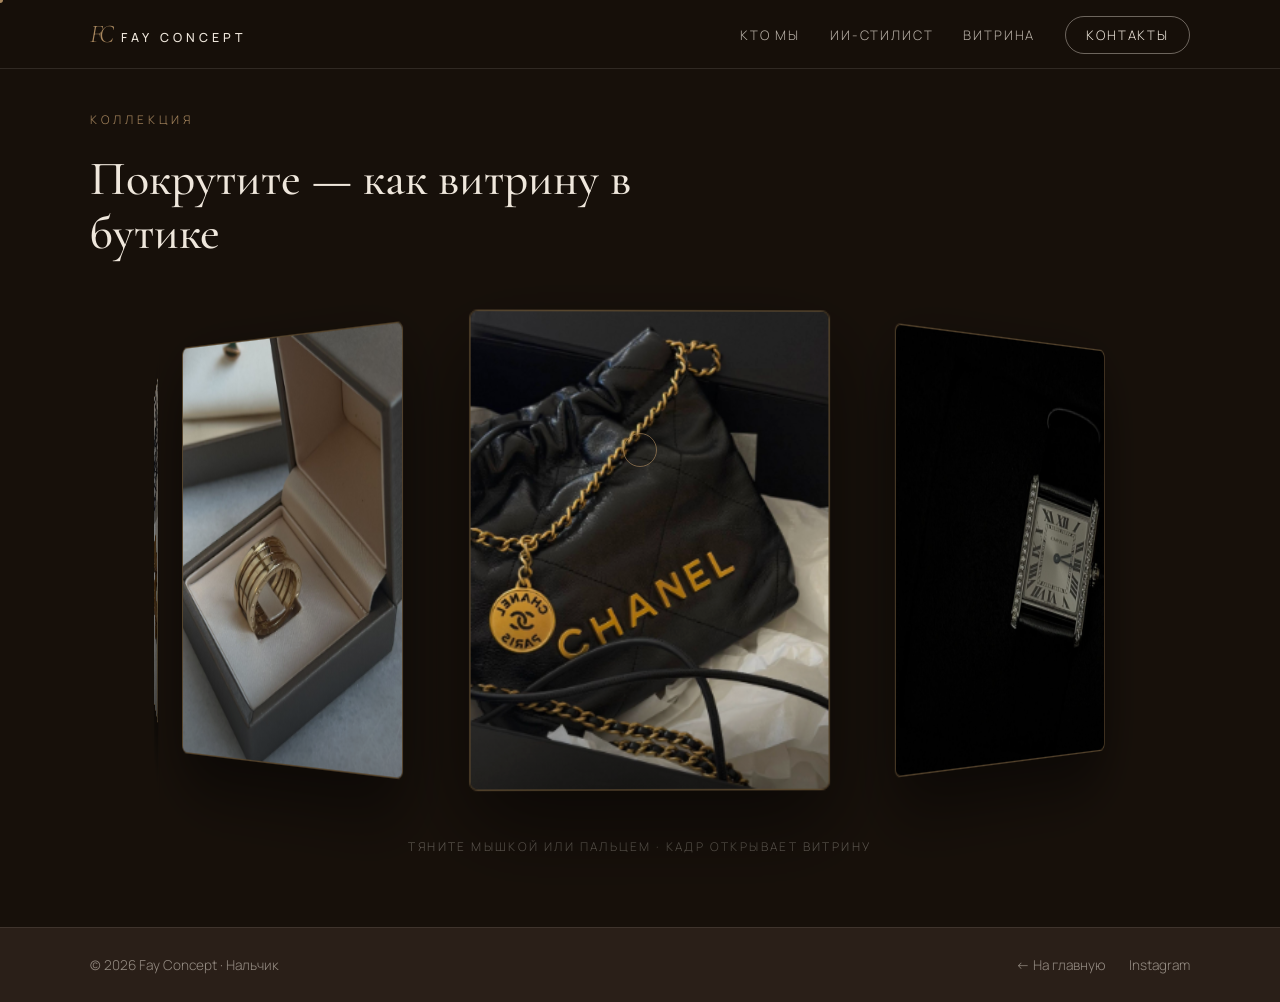
==== collection.html @ a3aeeee0 "Trend pass on the main page; 3D collection moves to its own page Awwwards-style package: preloader w" ====
<!DOCTYPE html>
<html lang="ru">
<head>
  <meta charset="UTF-8">
  <meta name="viewport" content="width=device-width, initial-scale=1.0">
  <meta name="description" content="Коллекция Fay Concept — 3D-витрина вещей, прошедших систему фильтрации.">
  <title>Коллекция — Fay Concept</title>
  <link rel="icon" href="data:image/svg+xml,%3Csvg xmlns='http://www.w3.org/2000/svg' viewBox='0 0 64 64'%3E%3Crect width='64' height='64' rx='32' fill='%2335281f'/%3E%3Ctext x='32' y='42' font-family='Georgia,serif' font-style='italic' font-size='30' fill='%23a9885f' text-anchor='middle'%3EFC%3C/text%3E%3C/svg%3E">
  <link rel="preconnect" href="https://fonts.googleapis.com">
  <link rel="preconnect" href="https://fonts.gstatic.com" crossorigin>
  <link href="https://fonts.googleapis.com/css2?family=Cormorant+Garamond:ital,wght@0,400;0,500;0,600;1,400&family=Manrope:wght@300;400;500;600&display=swap&subset=cyrillic" rel="stylesheet">
  <link rel="stylesheet" href="styles.css">
  <style>
    body { background: #17100a; }
    .page-collection { min-height: 100svh; display: flex; flex-direction: column; }
    .page-collection main { flex: 1; display: flex; flex-direction: column; justify-content: center; }
  </style>
</head>
<body class="page-collection">

  <header class="header header--dark" id="header">
    <nav class="nav container">
      <a href="index.html" class="nav__logo" aria-label="Fay Concept — на главную">
        <span class="nav__logo-mark">FC</span>
        <span class="nav__logo-text">FAY&nbsp;CONCEPT</span>
      </a>
      <button class="nav__toggle" id="nav-toggle" aria-label="Открыть меню" aria-expanded="false">
        <span></span><span></span>
      </button>
      <ul class="nav__menu" id="nav-menu">
        <li><a href="index.html#about" class="nav__link">Кто мы</a></li>
        <li><a href="index.html#stylist" class="nav__link">ИИ-стилист</a></li>
        <li><a href="index.html#catalog" class="nav__link">Витрина</a></li>
        <li><a href="index.html#contact" class="nav__link nav__link--btn">Контакты</a></li>
      </ul>
    </nav>
  </header>

  <main>
    <section class="section section--ring" id="collection">
      <div class="container">
        <p class="section__eyebrow reveal">Коллекция</p>
        <h2 class="section__title reveal">Покрутите — как витрину в бутике</h2>
      </div>
      <div class="ring3d reveal" id="ring3d" aria-label="3D-карусель фотографий коллекции">
        <div class="ring3d__stage" id="ring3d-stage"></div>
      </div>
      <p class="ring3d__hint">Тяните мышкой или пальцем · кадр открывает витрину</p>
    </section>
  </main>

  <footer class="footer">
    <div class="container footer__inner">
      <p>© <span id="year"></span> Fay Concept · Нальчик</p>
      <ul class="footer__links">
        <li><a href="index.html">← На главную</a></li>
        <li><a href="https://instagram.com/fay.concept" target="_blank" rel="noopener">Instagram</a></li>
      </ul>
    </div>
  </footer>

  <script src="script.js"></script>
  <script src="fx.js"></script>
</body>
</html>
---- styles.css ----
/* ============ Fay Concept ============ */
:root {
  --bg: #f5f0e9;
  --bg-alt: #ece4d9;
  --dark: #35281f;
  --dark-2: #2a1f18;
  --ink: #35281f;
  --muted: #7d6f61;
  --accent: #a9885f;
  --line: rgba(53, 40, 31, 0.14);
  --serif: "Cormorant Garamond", Georgia, "Times New Roman", serif;
  --sans: "Manrope", "Segoe UI", Arial, sans-serif;
}

* { margin: 0; padding: 0; box-sizing: border-box; }

html { scroll-behavior: smooth; scroll-padding-top: 80px; }

body {
  font-family: var(--sans);
  font-weight: 300;
  color: var(--ink);
  background: var(--bg);
  line-height: 1.65;
  -webkit-font-smoothing: antialiased;
}

.container {
  width: min(1100px, 92%);
  margin-inline: auto;
}

img { max-width: 100%; display: block; }
a { color: inherit; }

/* ============ Шапка ============ */
.header {
  position: fixed;
  inset: 0 0 auto 0;
  z-index: 100;
  background: color-mix(in srgb, var(--bg) 82%, transparent);
  backdrop-filter: blur(12px);
  border-bottom: 1px solid var(--line);
}

.nav {
  display: flex;
  align-items: center;
  justify-content: space-between;
  height: 68px;
}

.nav__logo {
  display: flex;
  align-items: baseline;
  gap: 10px;
  text-decoration: none;
}

.nav__logo-mark {
  font-family: var(--serif);
  font-size: 1.6rem;
  font-style: italic;
  letter-spacing: -0.12em;
  color: var(--accent);
}

.nav__logo-text {
  font-size: 0.78rem;
  letter-spacing: 0.32em;
  font-weight: 500;
}

.nav__menu {
  display: flex;
  align-items: center;
  gap: 30px;
  list-style: none;
}

.nav__link {
  text-decoration: none;
  font-size: 0.82rem;
  letter-spacing: 0.14em;
  text-transform: uppercase;
  color: var(--ink);
  opacity: 0.75;
  transition: opacity 0.25s;
}

.nav__link:hover { opacity: 1; }

.nav__link--btn {
  border: 1px solid var(--ink);
  padding: 9px 20px;
  border-radius: 100px;
  opacity: 1;
  transition: background 0.25s, color 0.25s;
}

.nav__link--btn:hover {
  background: var(--ink);
  color: var(--bg);
}

.nav__toggle {
  display: none;
  flex-direction: column;
  gap: 6px;
  background: none;
  border: none;
  cursor: pointer;
  padding: 8px;
}

.nav__toggle span {
  width: 26px;
  height: 1.5px;
  background: var(--ink);
  transition: transform 0.3s, opacity 0.3s;
}

/* ============ Герой ============ */
.hero {
  position: relative;
  min-height: 100svh;
  display: flex;
  align-items: center;
  overflow: hidden;
  background:
    radial-gradient(60% 80% at 80% 20%, rgba(169, 136, 95, 0.16), transparent 60%),
    var(--bg);
}

.hero__inner {
  position: relative;
  z-index: 1;
  padding: 140px 0 90px;
  max-width: 720px;
}

.hero__eyebrow,
.section__eyebrow {
  font-size: 0.74rem;
  letter-spacing: 0.34em;
  text-transform: uppercase;
  color: var(--accent);
  margin-bottom: 22px;
}

.hero__title {
  font-family: var(--serif);
  font-weight: 500;
  font-size: clamp(3rem, 9vw, 5.8rem);
  line-height: 1.02;
  letter-spacing: -0.01em;
  margin-bottom: 26px;
}

.hero__title em { font-style: italic; color: var(--accent); }

.hero__subtitle {
  font-size: 1.05rem;
  color: var(--muted);
  max-width: 520px;
  margin-bottom: 38px;
}

.hero__actions { display: flex; flex-wrap: wrap; gap: 14px; margin-bottom: 46px; }

.hero__address {
  font-size: 0.8rem;
  letter-spacing: 0.18em;
  text-transform: uppercase;
  color: var(--muted);
}

/* Тёмный «шёлковый» герой */
.hero--immersive {
  background: #241a13;
}

.hero__photo {
  position: absolute;
  top: 0;
  right: 0;
  bottom: 0;
  width: min(48%, 660px);
  z-index: 0;
  overflow: hidden;
  -webkit-mask-image: linear-gradient(90deg, transparent, #000 32%);
  mask-image: linear-gradient(90deg, transparent, #000 32%);
}

.hero__photo img {
  position: absolute;
  inset: 0;
  width: 100%;
  height: 100%;
  object-fit: cover;
  object-position: 50% 40%;
  filter: brightness(0.88) saturate(0.96);
  opacity: 0;
  transition: opacity 1.8s ease;
  will-change: transform, opacity;
}

.hero__photo img.is-active {
  opacity: 1;
  animation: hero-zoom 14s ease-in-out both;
}

.hero__photo img.is-active.zoom-out {
  animation-name: hero-zoom-out;
}

@keyframes hero-zoom {
  from { transform: scale(1.02); }
  to { transform: scale(1.12); }
}

@keyframes hero-zoom-out {
  from { transform: scale(1.12); }
  to { transform: scale(1.02); }
}

.hero__photo-caption {
  position: absolute;
  right: 26px;
  bottom: 96px;
  z-index: 2;
  font-family: var(--sans);
  font-size: 0.72rem;
  letter-spacing: 0.2em;
  text-transform: uppercase;
  color: rgba(242, 235, 225, 0.75);
  text-shadow: 0 1px 12px rgba(0, 0, 0, 0.6);
  transition: opacity 0.8s;
}

@media (max-width: 860px) {
  .hero__photo {
    width: 100%;
    -webkit-mask-image: none;
    mask-image: none;
    opacity: 0.35;
  }
}

.hero--immersive .hero__title { color: #f2ebe1; }
.hero--immersive .hero__subtitle { color: rgba(242, 235, 225, 0.68); }
.hero--immersive .hero__address { color: rgba(242, 235, 225, 0.45); }

.hero--immersive .btn--primary {
  background: var(--accent);
  color: #241a13;
}

.hero--immersive .btn--primary:hover { background: #e8d5b5; }

.hero--immersive .btn--ghost {
  border-color: rgba(242, 235, 225, 0.3);
  color: #f2ebe1;
}

.hero--immersive .btn--ghost:hover { border-color: #f2ebe1; }

.hero--immersive .hero__mark { color: rgba(242, 235, 225, 0.04); }

.hero .btn { transition: transform 0.2s ease, background 0.25s, color 0.25s, border-color 0.25s; }

.hero__mark {
  position: absolute;
  right: -4%;
  bottom: -18%;
  font-family: var(--serif);
  font-style: italic;
  font-size: clamp(20rem, 42vw, 34rem);
  line-height: 1;
  letter-spacing: -0.14em;
  color: rgba(53, 40, 31, 0.05);
  user-select: none;
  pointer-events: none;
}

/* ============ Кнопки ============ */
.btn {
  display: inline-block;
  padding: 15px 34px;
  border-radius: 100px;
  font-family: var(--sans);
  font-size: 0.82rem;
  font-weight: 500;
  letter-spacing: 0.16em;
  text-transform: uppercase;
  text-decoration: none;
  transition: transform 0.25s, background 0.25s, color 0.25s, border-color 0.25s;
}

.btn:hover { transform: translateY(-2px); }

.btn--primary {
  background: var(--dark);
  color: var(--bg);
}

.btn--primary:hover { background: var(--accent); }

.btn--ghost {
  border: 1px solid var(--line);
  color: var(--ink);
}

.btn--ghost:hover { border-color: var(--ink); }

.btn--light {
  background: var(--bg);
  color: var(--dark);
}

.btn--light:hover { background: var(--accent); color: var(--bg); }

/* ============ Лента брендов ============ */
.brands {
  overflow: hidden;
  border-block: 1px solid var(--line);
  padding: 18px 0;
  background: var(--bg);
}

.brands__track {
  display: flex;
  gap: 34px;
  width: max-content;
  animation: marquee 32s linear infinite;
  font-family: var(--serif);
  font-size: 1.25rem;
  font-style: italic;
  color: var(--muted);
  white-space: nowrap;
}

.brands__track i { font-style: normal; color: var(--accent); }

@keyframes marquee {
  to { transform: translateX(-50%); }
}

/* ============ Секции ============ */
.section { padding: 110px 0; }

.section--alt { background: var(--bg-alt); }

.section--dark {
  background: var(--dark-2);
  color: #efe7dc;
}

.section--dark .section__title { color: #efe7dc; }
.section--dark .section__eyebrow { color: var(--accent); }

.section__title {
  font-family: var(--serif);
  font-weight: 500;
  font-size: clamp(1.9rem, 4.4vw, 3rem);
  line-height: 1.14;
  max-width: 640px;
  margin-bottom: 28px;
}

/* ============ Кто мы ============ */
.about__grid {
  display: grid;
  grid-template-columns: 1.1fr 0.9fr;
  gap: 60px;
  align-items: start;
}

.about__text p { color: var(--muted); font-size: 1.02rem; }
.about__text p + p { margin-top: 18px; }

.about__photo {
  margin: 0;
  overflow: hidden;
  border-radius: 4px;
  aspect-ratio: 4 / 5;
}

.about__photo img {
  width: 100%;
  height: 100%;
  object-fit: cover;
  transition: transform 1.4s cubic-bezier(0.22, 0.61, 0.36, 1);
}

.about__photo:hover img { transform: scale(1.04); }

@media (min-width: 861px) {
  .about__grid { grid-template-columns: 1fr 1fr 0.85fr; gap: 44px; }
}

/* ============ Пространство ============ */
.section--space { background: var(--bg-alt); }

.section--space .orders { grid-template-columns: repeat(3, 1fr); margin-top: 40px; }

.section--space .order figcaption { color: var(--ink); }
.section--space .order__note { color: var(--muted); }

@media (max-width: 860px) {
  .section--space .orders { grid-template-columns: 1fr; }
}

/* ============ Шаги ============ */
.steps {
  list-style: none;
  display: grid;
  grid-template-columns: repeat(3, 1fr);
  gap: 40px 34px;
  margin-top: 50px;
}

.step { border-top: 1px solid rgba(239, 231, 220, 0.2); padding-top: 24px; }

.step__num {
  font-family: var(--serif);
  font-style: italic;
  font-size: 1.5rem;
  color: var(--accent);
  display: block;
  margin-bottom: 14px;
}

.step h3 {
  font-family: var(--serif);
  font-weight: 500;
  font-size: 1.35rem;
  margin-bottom: 10px;
}

.step p { font-size: 0.92rem; color: rgba(239, 231, 220, 0.65); }

/* ============ Карточки привилегий ============ */
.cards {
  display: grid;
  grid-template-columns: repeat(auto-fit, minmax(230px, 1fr));
  gap: 22px;
  margin-top: 40px;
}

.card {
  border: 1px solid var(--line);
  border-radius: 4px;
  padding: 34px 28px;
  background: var(--bg);
  transition: transform 0.3s, box-shadow 0.3s;
}

.card:hover {
  transform: translateY(-5px);
  box-shadow: 0 18px 40px rgba(53, 40, 31, 0.1);
}

.card h3 {
  font-family: var(--serif);
  font-weight: 500;
  font-size: 1.3rem;
  margin-bottom: 12px;
}

.card p { font-size: 0.92rem; color: var(--muted); }

/* ============ Категории ============ */
.gallery {
  display: grid;
  grid-template-columns: repeat(auto-fit, minmax(200px, 1fr));
  gap: 18px;
  margin-top: 40px;
}

.gallery__item {
  aspect-ratio: 4 / 5;
  border-radius: 4px;
  background:
    linear-gradient(160deg, color-mix(in srgb, var(--tint) 88%, white) 0%, var(--tint) 65%, color-mix(in srgb, var(--tint) 78%, black) 100%);
  display: flex;
  align-items: flex-end;
  padding: 22px;
  transition: transform 0.3s;
}

.gallery__item:hover { transform: translateY(-5px); }

.gallery__item figcaption {
  font-family: var(--serif);
  font-style: italic;
  font-size: 1.35rem;
  color: #f6f1ea;
  text-shadow: 0 1px 8px rgba(0, 0, 0, 0.25);
}

.gallery__note {
  margin-top: 30px;
  color: var(--muted);
  font-size: 0.95rem;
}

/* ============ ИИ-стилист ============ */
.stylist__lead {
  color: var(--muted);
  max-width: 560px;
  margin-bottom: 44px;
}

.stylist {
  background: var(--bg);
  border: 1px solid var(--line);
  border-radius: 6px;
  padding: clamp(28px, 5vw, 56px);
  max-width: 860px;
}

.stylist__progress {
  height: 2px;
  background: var(--line);
  border-radius: 2px;
  margin-bottom: 28px;
  overflow: hidden;
}

.stylist__progress span {
  display: block;
  height: 100%;
  width: 0;
  background: var(--accent);
  transition: width 0.4s ease;
}

.stylist__step-label {
  font-size: 0.72rem;
  letter-spacing: 0.28em;
  text-transform: uppercase;
  color: var(--accent);
  margin-bottom: 10px;
}

.stylist__question {
  font-family: var(--serif);
  font-weight: 500;
  font-size: clamp(1.5rem, 3.4vw, 2.1rem);
  margin-bottom: 26px;
}

.stylist__options {
  display: grid;
  grid-template-columns: repeat(auto-fit, minmax(200px, 1fr));
  gap: 12px;
}

.stylist__option {
  font-family: var(--sans);
  font-size: 0.95rem;
  font-weight: 400;
  text-align: left;
  padding: 18px 20px;
  background: transparent;
  border: 1px solid var(--line);
  border-radius: 4px;
  color: var(--ink);
  cursor: pointer;
  transition: border-color 0.25s, background 0.25s, transform 0.2s;
}

.stylist__option:hover {
  border-color: var(--accent);
  background: color-mix(in srgb, var(--accent) 8%, transparent);
  transform: translateY(-2px);
}

.stylist__back {
  margin-top: 22px;
  background: none;
  border: none;
  font-family: var(--sans);
  font-size: 0.85rem;
  color: var(--muted);
  cursor: pointer;
}

.stylist__back:hover { color: var(--ink); }

.stylist__thinking {
  display: flex;
  align-items: center;
  gap: 18px;
  padding: 30px 0;
  font-family: var(--serif);
  font-style: italic;
  font-size: 1.25rem;
  color: var(--muted);
}

.stylist__spinner {
  width: 26px;
  height: 26px;
  border: 1.5px solid var(--line);
  border-top-color: var(--accent);
  border-radius: 50%;
  animation: spin 0.9s linear infinite;
  flex-shrink: 0;
}

@keyframes spin { to { transform: rotate(360deg); } }

.stylist__result-eyebrow {
  font-size: 0.72rem;
  letter-spacing: 0.28em;
  text-transform: uppercase;
  color: var(--accent);
  margin-bottom: 10px;
}

.stylist__result-title {
  font-family: var(--serif);
  font-weight: 500;
  font-size: clamp(1.5rem, 3.4vw, 2.1rem);
  margin-bottom: 10px;
}

.stylist__result-title::first-letter { text-transform: uppercase; }

.stylist__result-note { color: var(--muted); margin-bottom: 26px; }

.stylist__picks {
  display: grid;
  grid-template-columns: repeat(auto-fill, minmax(200px, 1fr));
  gap: 16px;
  margin-bottom: 22px;
}

.stylist__total {
  font-family: var(--serif);
  font-size: 1.3rem;
  margin-bottom: 26px;
}

.stylist__result-actions { display: flex; flex-wrap: wrap; gap: 12px; }

.stylist__result-actions .btn { cursor: pointer; border-width: 1px; border-style: solid; border-color: transparent; }
.stylist__result-actions .btn--ghost { border-color: var(--line); background: none; }

/* ============ Из последних заказов ============ */
.section--orders {
  background: #1c1209;
  color: #efe7dc;
}

.section--orders .section__title { color: #efe7dc; }

.orders__lead {
  color: rgba(239, 231, 220, 0.6);
  max-width: 540px;
  margin-bottom: 50px;
}

.orders {
  display: grid;
  grid-template-columns: repeat(3, 1fr);
  gap: 26px;
}

@media (max-width: 860px) {
  .orders { grid-template-columns: repeat(2, 1fr); }
}

@media (max-width: 640px) {
  .orders { grid-template-columns: 1fr; }
}

.order { margin: 0; }

.order__img {
  overflow: hidden;
  border-radius: 4px;
  aspect-ratio: 4 / 5;
}

.order__img img {
  width: 100%;
  height: 100%;
  object-fit: cover;
  transition: transform 1.4s cubic-bezier(0.22, 0.61, 0.36, 1);
  will-change: transform;
}

.order:hover .order__img img { transform: scale(1.045); }

.order figcaption {
  padding: 20px 4px 0;
  font-family: var(--serif);
  font-size: 1.3rem;
  line-height: 1.35;
}

.order__brand {
  display: block;
  font-family: var(--sans);
  font-size: 0.7rem;
  letter-spacing: 0.26em;
  text-transform: uppercase;
  color: var(--accent);
  margin-bottom: 6px;
}

.order__note {
  display: block;
  font-family: var(--sans);
  font-size: 0.85rem;
  color: rgba(239, 231, 220, 0.55);
  margin-top: 6px;
}

/* ============ 3D-коллекция ============ */
.section--ring {
  background: #17100a;
  color: #efe7dc;
  overflow: hidden;
  padding-bottom: 70px;
}

.section--ring .section__title { color: #efe7dc; }

.ring3d {
  height: min(58vh, 520px);
  margin-top: 30px;
  perspective: 1500px;
  cursor: grab;
  touch-action: pan-y;
}

.ring3d.is-dragging { cursor: grabbing; }

.ring3d__stage {
  position: relative;
  width: 100%;
  height: 100%;
  transform-style: preserve-3d;
}

.ring3d__card {
  position: absolute;
  top: 50%;
  left: 50%;
  width: clamp(170px, 22vw, 250px);
  aspect-ratio: 3 / 4;
  margin: calc(clamp(170px, 22vw, 250px) / -1.5) 0 0 calc(clamp(170px, 22vw, 250px) / -2);
  border-radius: 6px;
  overflow: hidden;
  border: 1px solid rgba(201, 163, 106, 0.35);
  box-shadow: 0 24px 60px rgba(0, 0, 0, 0.55);
  backface-visibility: hidden;
  will-change: transform, filter, opacity;
  user-select: none;
}

.ring3d__card img {
  width: 100%;
  height: 100%;
  object-fit: cover;
  pointer-events: none;
}

.ring3d__card::after {
  content: "";
  position: absolute;
  inset: 0;
  background: linear-gradient(180deg, transparent 60%, rgba(0, 0, 0, 0.35));
}

.ring3d__hint {
  text-align: center;
  margin-top: 26px;
  font-size: 0.75rem;
  letter-spacing: 0.2em;
  text-transform: uppercase;
  color: rgba(239, 231, 220, 0.35);
}

/* ============ Виртуальная примерка ============ */
.tryon__lead {
  color: rgba(239, 231, 220, 0.6);
  max-width: 560px;
  margin-bottom: 44px;
}

.tryon {
  display: grid;
  grid-template-columns: 1fr 1.1fr 1fr;
  gap: 26px;
  align-items: start;
}

.tryon__upload {
  display: flex;
  align-items: center;
  justify-content: center;
  aspect-ratio: 3 / 4;
  border: 1px dashed rgba(232, 213, 181, 0.4);
  border-radius: 6px;
  cursor: pointer;
  text-align: center;
  color: rgba(239, 231, 220, 0.65);
  font-size: 0.95rem;
  padding: 20px;
  overflow: hidden;
  position: relative;
  transition: border-color 0.3s;
}

.tryon__upload:hover { border-color: var(--accent); }

.tryon__upload small { color: rgba(239, 231, 220, 0.4); }

.tryon__upload img {
  position: absolute;
  inset: 0;
  width: 100%;
  height: 100%;
  object-fit: cover;
}

.tryon__label {
  font-size: 0.72rem;
  letter-spacing: 0.26em;
  text-transform: uppercase;
  color: var(--accent);
  margin-bottom: 12px;
}

.tryon__items {
  display: grid;
  grid-template-columns: repeat(3, 1fr);
  gap: 10px;
  max-height: 320px;
  overflow-y: auto;
  padding-right: 6px;
  margin-bottom: 18px;
}

.tryon__item {
  border: 1px solid rgba(239, 231, 220, 0.15);
  border-radius: 4px;
  background: none;
  padding: 0;
  cursor: pointer;
  overflow: hidden;
  transition: border-color 0.25s, transform 0.25s;
}

.tryon__item img {
  width: 100%;
  aspect-ratio: 1;
  object-fit: cover;
  display: block;
}

.tryon__item span {
  display: block;
  font-family: var(--sans);
  font-size: 0.62rem;
  color: rgba(239, 231, 220, 0.7);
  padding: 6px 6px 8px;
  line-height: 1.3;
}

.tryon__item:hover { border-color: var(--accent); transform: translateY(-2px); }
.tryon__item.is-active { border-color: var(--accent); box-shadow: 0 0 0 1px var(--accent); }

.tryon__go { width: 100%; border: none; cursor: pointer; }

.tryon__status {
  margin-top: 14px;
  font-size: 0.88rem;
  color: rgba(239, 231, 220, 0.75);
  line-height: 1.5;
}

.tryon__key {
  margin-top: 16px;
  background: none;
  border: none;
  color: rgba(239, 231, 220, 0.35);
  font-family: var(--sans);
  font-size: 0.75rem;
  cursor: pointer;
}

.tryon__key:hover { color: var(--accent); }

.tryon__result {
  aspect-ratio: 3 / 4;
  border-radius: 6px;
  background: rgba(0, 0, 0, 0.25);
  border: 1px solid rgba(239, 231, 220, 0.12);
  display: flex;
  align-items: center;
  justify-content: center;
  color: rgba(239, 231, 220, 0.4);
  font-size: 0.95rem;
  overflow: hidden;
}

.tryon__result img {
  width: 100%;
  height: 100%;
  object-fit: cover;
}

.tryon__spin {
  width: 34px;
  height: 34px;
  border: 2px solid rgba(232, 213, 181, 0.25);
  border-top-color: var(--accent);
  border-radius: 50%;
  animation: spin 0.9s linear infinite;
}

@keyframes spin { to { transform: rotate(360deg); } }

.tryon__send {
  display: inline-block;
  margin-top: 14px;
  color: #e8d5b5;
  font-size: 0.9rem;
  text-decoration-color: var(--accent);
}

@media (max-width: 860px) {
  .tryon { grid-template-columns: 1fr; }
  .tryon__items { max-height: 220px; }
}

/* ============ Витрина ============ */
.catalog__filters {
  display: flex;
  flex-wrap: wrap;
  gap: 10px;
  margin: 34px 0 30px;
}

.chip {
  font-family: var(--sans);
  font-size: 0.8rem;
  letter-spacing: 0.1em;
  text-transform: uppercase;
  padding: 10px 20px;
  border-radius: 100px;
  border: 1px solid var(--line);
  background: none;
  color: var(--ink);
  cursor: pointer;
  transition: background 0.25s, color 0.25s, border-color 0.25s;
}

.chip:hover { border-color: var(--ink); }

.chip.is-active {
  background: var(--dark);
  border-color: var(--dark);
  color: var(--bg);
}

.catalog__grid {
  display: grid;
  grid-template-columns: repeat(auto-fill, minmax(230px, 1fr));
  gap: 20px;
}

.product {
  border: 1px solid var(--line);
  border-radius: 4px;
  overflow: hidden;
  background: var(--bg);
  transition: transform 0.3s, box-shadow 0.3s;
}

.product:hover {
  transform: translateY(-5px);
  box-shadow: 0 18px 40px rgba(53, 40, 31, 0.1);
}

.product__img {
  aspect-ratio: 4 / 5;
  width: 100%;
  object-fit: cover;
  display: flex;
  align-items: center;
  justify-content: center;
}

.product__img--tint {
  background:
    linear-gradient(160deg, color-mix(in srgb, var(--tint) 86%, white) 0%, var(--tint) 60%, color-mix(in srgb, var(--tint) 76%, black) 100%);
}

.product__img--tint span {
  font-family: var(--serif);
  font-style: italic;
  font-size: 1.5rem;
  color: rgba(246, 241, 234, 0.85);
  letter-spacing: 0.04em;
}

.product__body { padding: 18px 18px 20px; }

.product__brand {
  font-size: 0.7rem;
  letter-spacing: 0.24em;
  text-transform: uppercase;
  color: var(--accent);
  margin-bottom: 6px;
}

.product__name {
  font-family: var(--serif);
  font-weight: 500;
  font-size: 1.12rem;
  line-height: 1.3;
  margin-bottom: 12px;
}

.product__row {
  display: flex;
  align-items: baseline;
  justify-content: space-between;
  gap: 10px;
}

.product__price { font-weight: 500; font-size: 0.95rem; }

.product__ask {
  font-size: 0.8rem;
  letter-spacing: 0.08em;
  text-transform: uppercase;
  text-decoration: none;
  color: var(--muted);
  transition: color 0.25s;
}

.product__ask:hover { color: var(--accent); }

/* ============ FAQ ============ */
.faq {
  max-width: 760px;
  margin-top: 34px;
  border-top: 1px solid var(--line);
}

.faq__item {
  border-bottom: 1px solid var(--line);
}

.faq__item summary {
  cursor: pointer;
  list-style: none;
  padding: 22px 40px 22px 0;
  font-family: var(--serif);
  font-weight: 500;
  font-size: 1.25rem;
  position: relative;
  transition: color 0.25s;
}

.faq__item summary::-webkit-details-marker { display: none; }

.faq__item summary::after {
  content: "+";
  position: absolute;
  right: 4px;
  top: 50%;
  transform: translateY(-50%);
  font-family: var(--sans);
  font-weight: 300;
  font-size: 1.5rem;
  color: var(--accent);
  transition: transform 0.3s;
}

.faq__item[open] summary::after { transform: translateY(-50%) rotate(45deg); }

.faq__item summary:hover { color: var(--accent); }

.faq__item p {
  padding: 0 40px 24px 0;
  color: var(--muted);
  font-size: 0.97rem;
}

/* ============ Контакты ============ */
.contact__grid {
  display: grid;
  grid-template-columns: 1.2fr 0.8fr;
  gap: 60px;
  align-items: center;
}

.contact__list {
  list-style: none;
  margin-top: 14px;
  display: grid;
  gap: 16px;
}

.contact__list li {
  display: grid;
  grid-template-columns: 140px 1fr;
  gap: 12px;
  font-size: 0.98rem;
  border-bottom: 1px solid rgba(239, 231, 220, 0.14);
  padding-bottom: 14px;
}

.contact__list span {
  font-size: 0.72rem;
  letter-spacing: 0.22em;
  text-transform: uppercase;
  color: var(--accent);
  padding-top: 4px;
}

.contact__list a { color: #efe7dc; text-decoration-color: var(--accent); }

.contact__cta {
  border: 1px solid rgba(239, 231, 220, 0.2);
  border-radius: 4px;
  padding: 44px 36px;
  text-align: center;
}

.contact__cta p {
  font-family: var(--serif);
  font-size: 1.4rem;
  line-height: 1.35;
  margin-bottom: 26px;
}

/* ============ Подвал ============ */
.footer {
  background: var(--dark-2);
  color: rgba(239, 231, 220, 0.55);
  border-top: 1px solid rgba(239, 231, 220, 0.1);
  padding: 26px 0;
  font-size: 0.85rem;
}

.footer__inner {
  display: flex;
  justify-content: space-between;
  align-items: center;
  gap: 16px;
  flex-wrap: wrap;
}

.footer__links {
  list-style: none;
  display: flex;
  gap: 24px;
}

.footer__links a { color: inherit; text-decoration: none; }
.footer__links a:hover { color: var(--accent); }

/* ============ Фирменный курсор ============ */
.has-cursor, .has-cursor * { cursor: none !important; }

.cursor-dot,
.cursor-ring {
  position: fixed;
  top: 0;
  left: 0;
  z-index: 999;
  pointer-events: none;
  border-radius: 50%;
  will-change: transform;
}

.cursor-dot {
  width: 6px;
  height: 6px;
  margin: -3px 0 0 -3px;
  background: var(--accent);
}

.cursor-ring {
  width: 34px;
  height: 34px;
  margin: -17px 0 0 -17px;
  border: 1px solid color-mix(in srgb, var(--accent) 65%, transparent);
  transition: width 0.25s, height 0.25s, margin 0.25s, border-color 0.25s;
}

.cursor-ring.is-hot {
  width: 52px;
  height: 52px;
  margin: -26px 0 0 -26px;
  border-color: var(--accent);
}

/* Блик, следующий за курсором по карточкам */
.product, .card {
  position: relative;
  will-change: transform;
  transition: transform 0.25s ease, box-shadow 0.3s;
}

.product::after, .card::after {
  content: "";
  position: absolute;
  inset: 0;
  border-radius: inherit;
  pointer-events: none;
  opacity: 0;
  background: radial-gradient(240px circle at var(--shine-x, 50%) var(--shine-y, 50%),
    rgba(232, 213, 181, 0.22), transparent 60%);
  transition: opacity 0.3s;
}

.product:hover::after, .card:hover::after { opacity: 1; }

/* ============ Плавающая кнопка связи ============ */
.fab {
  position: fixed;
  right: 22px;
  bottom: 22px;
  z-index: 90;
  display: flex;
  align-items: center;
  gap: 10px;
  padding: 14px 22px 14px 16px;
  border-radius: 100px;
  background: var(--dark);
  color: var(--bg);
  text-decoration: none;
  font-size: 0.82rem;
  font-weight: 500;
  letter-spacing: 0.12em;
  text-transform: uppercase;
  box-shadow: 0 10px 30px rgba(36, 26, 19, 0.35);
  transition: background 0.25s, transform 0.25s;
}

.fab:hover {
  background: var(--accent);
  transform: translateY(-3px);
}

.fab svg { flex-shrink: 0; }

@media (max-width: 640px) {
  .fab span { display: none; }
  .fab { padding: 15px; }
}

/* ============ Появление при скролле ============ */
.reveal {
  opacity: 0;
  transform: translateY(24px);
  transition: opacity 0.7s ease, transform 0.7s ease;
}

.reveal.is-visible {
  opacity: 1;
  transform: none;
}

@media (prefers-reduced-motion: reduce) {
  html { scroll-behavior: auto; }
  .reveal { opacity: 1; transform: none; transition: none; }
  .brands__track { animation: none; }
}

/* ============ Адаптив ============ */
@media (max-width: 860px) {
  .about__grid,
  .contact__grid { grid-template-columns: 1fr; gap: 34px; }
  .steps { grid-template-columns: repeat(2, 1fr); }
  .section { padding: 80px 0; }
}

@media (max-width: 640px) {
  .nav__toggle { display: flex; }

  .nav__menu {
    position: fixed;
    top: 68px;
    right: 0;
    left: 0;
    flex-direction: column;
    gap: 0;
    background: var(--bg);
    border-bottom: 1px solid var(--line);
    padding: 12px 0 22px;
    transform: translateY(-130%);
    transition: transform 0.35s ease;
  }

  .nav__menu.is-open { transform: none; }

  .nav__menu li { width: 100%; text-align: center; }
  .nav__link { display: block; padding: 14px 0; }
  .nav__link--btn { display: inline-block; margin-top: 10px; }

  .nav__toggle.is-open span:first-child { transform: translateY(4px) rotate(45deg); }
  .nav__toggle.is-open span:last-child { transform: translateY(-3.5px) rotate(-45deg); }

  .steps { grid-template-columns: 1fr; }
  .contact__list li { grid-template-columns: 1fr; gap: 4px; }
}

@media (prefers-reduced-motion: reduce) {
  .section--ring { display: none; }
}

/* ============ Тренд-пакет главной ============ */

/* Прелоадер со счётчиком */
#preloader {
  position: fixed;
  inset: 0;
  z-index: 999;
  background: #17100a;
  display: flex;
  align-items: center;
  justify-content: center;
  transition: transform 0.9s cubic-bezier(0.77, 0, 0.18, 1);
}

.preloader__mark {
  font-family: var(--serif);
  font-style: italic;
  font-size: clamp(4rem, 12vw, 8rem);
  color: var(--accent);
  letter-spacing: -0.06em;
  animation: preloader-pulse 1.4s ease-in-out infinite;
}

@keyframes preloader-pulse {
  0%, 100% { opacity: 0.75; }
  50% { opacity: 1; }
}

.preloader__num {
  position: absolute;
  right: 5vw;
  bottom: 4vh;
  font-family: var(--serif);
  font-size: clamp(4rem, 14vw, 9rem);
  line-height: 1;
  color: transparent;
  -webkit-text-stroke: 1px rgba(232, 213, 181, 0.5);
  font-variant-numeric: tabular-nums;
}

body.is-loaded #preloader {
  transform: translateY(-100%);
  pointer-events: none;
}

/* Вход героя: построчное раскрытие */
.tline {
  display: block;
  overflow: hidden;
}

.tline > span {
  display: inline-block;
  transform: translateY(112%);
  transition: transform 1s cubic-bezier(0.22, 0.9, 0.3, 1);
}

body.is-loaded .tline:nth-child(1) > span { transform: none; transition-delay: 0.25s; }
body.is-loaded .tline:nth-child(2) > span { transform: none; transition-delay: 0.38s; }

.hero__eyebrow, .hero__subtitle, .hero__actions, .hero__address {
  opacity: 0;
  transform: translateY(22px);
  transition: opacity 0.8s ease, transform 0.8s ease;
}

body.is-loaded .hero__eyebrow { opacity: 1; transform: none; transition-delay: 0.15s; }
body.is-loaded .hero__subtitle { opacity: 1; transform: none; transition-delay: 0.55s; }
body.is-loaded .hero__actions { opacity: 1; transform: none; transition-delay: 0.7s; }
body.is-loaded .hero__address { opacity: 1; transform: none; transition-delay: 0.85s; }

/* Бегущий манифест контуром */
.manifesto {
  overflow: hidden;
  padding: 34px 0;
  background: var(--bg);
  border-bottom: 1px solid var(--line);
}

.manifesto__track {
  display: flex;
  align-items: center;
  gap: 44px;
  width: max-content;
  animation: marquee 40s linear infinite;
  font-family: var(--serif);
  font-size: clamp(3rem, 7vw, 5.4rem);
  line-height: 1;
  text-transform: uppercase;
  letter-spacing: 0.02em;
  white-space: nowrap;
}

.manifesto__track span {
  color: transparent;
  -webkit-text-stroke: 1px rgba(53, 40, 31, 0.4);
}

.manifesto__track span:nth-child(4n+3) {
  color: var(--accent);
  -webkit-text-stroke: 0;
  font-style: italic;
}

.manifesto__track i {
  font-style: normal;
  font-size: 0.4em;
  color: var(--accent);
}

/* Заливка текста при скролле */
.fillblock { background: var(--bg); padding: 90px 0; }

.fillwords {
  font-family: var(--serif);
  font-weight: 500;
  font-size: clamp(1.7rem, 4.2vw, 3.2rem);
  line-height: 1.3;
  max-width: 900px;
}

.fillwords .w {
  color: rgba(53, 40, 31, 0.16);
  transition: color 0.25s linear;
}

.fillwords .w.on { color: var(--ink); }

/* Фото раскрываются шторкой */
.order__img, .about__photo {
  clip-path: inset(100% 0 0 0);
  transition: clip-path 1.1s cubic-bezier(0.77, 0, 0.18, 1);
}

.order__img img, .about__photo img {
  transform: scale(1.16);
}

.order__img.is-shown, .about__photo.is-shown {
  clip-path: inset(0 0 0 0);
}

.order__img.is-shown img, .about__photo.is-shown img {
  transform: scale(1);
  transition: transform 1.3s cubic-bezier(0.22, 0.61, 0.36, 1);
}

.order:hover .order__img.is-shown img { transform: scale(1.045); }

/* Прогресс-бар чтения */
#progressbar {
  position: fixed;
  top: 0;
  left: 0;
  height: 2px;
  width: 0;
  z-index: 300;
  background: linear-gradient(90deg, var(--accent), #e8d5b5);
}

/* Блик на кнопках */
.btn { position: relative; overflow: hidden; }

.btn::after {
  content: "";
  position: absolute;
  top: 0;
  bottom: 0;
  left: -80%;
  width: 50%;
  background: linear-gradient(105deg, transparent, rgba(255, 255, 255, 0.35), transparent);
  transform: skewX(-20deg);
  transition: left 0.6s ease;
}

.btn:hover::after { left: 130%; }

/* Тёмная шапка страницы коллекции */
.header--dark {
  background: rgba(23, 16, 10, 0.72);
  border-bottom-color: rgba(239, 231, 220, 0.12);
}

.header--dark .nav__link,
.header--dark .nav__logo-text { color: #efe7dc; }

.header--dark .nav__link--btn { border-color: rgba(239, 231, 220, 0.4); }

.header--dark .nav__link--btn:hover { background: #efe7dc; color: #17100a; }

.header--dark .nav__toggle span { background: #efe7dc; }

@media (prefers-reduced-motion: reduce) {
  #preloader { display: none; }
  .tline > span { transform: none; transition: none; }
  .hero__eyebrow, .hero__subtitle, .hero__actions, .hero__address { opacity: 1; transform: none; transition: none; }
  .manifesto__track { animation: none; }
  .order__img, .about__photo { clip-path: none; }
  .order__img img, .about__photo img { transform: none; }
  .fillwords .w { color: var(--ink); }
}
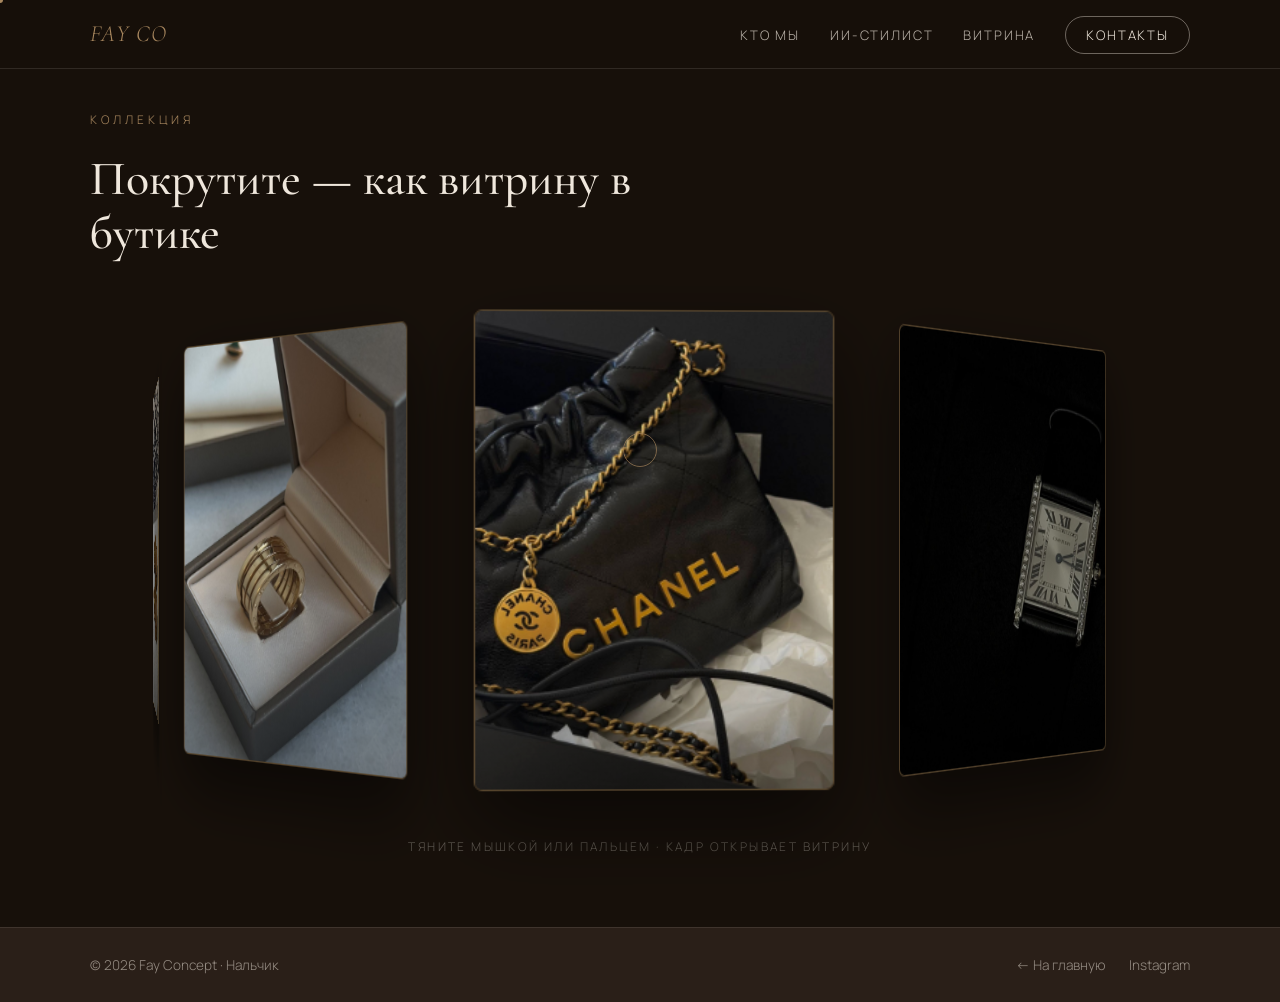
==== commit 2b71f2a7: "Replace FC emblem with FAY CO wordmark Header logo, preloader, hero watermark, favicon (two-line FAY" ====
--- a/collection.html
+++ b/collection.html
@@ -5,7 +5,7 @@
   <meta name="viewport" content="width=device-width, initial-scale=1.0">
   <meta name="description" content="Коллекция Fay Concept — 3D-витрина вещей, прошедших систему фильтрации.">
   <title>Коллекция — Fay Concept</title>
-  <link rel="icon" href="data:image/svg+xml,%3Csvg xmlns='http://www.w3.org/2000/svg' viewBox='0 0 64 64'%3E%3Crect width='64' height='64' rx='32' fill='%2335281f'/%3E%3Ctext x='32' y='42' font-family='Georgia,serif' font-style='italic' font-size='30' fill='%23a9885f' text-anchor='middle'%3EFC%3C/text%3E%3C/svg%3E">
+  <link rel="icon" href="data:image/svg+xml,%3Csvg xmlns='http://www.w3.org/2000/svg' viewBox='0 0 64 64'%3E%3Crect width='64' height='64' rx='32' fill='%2335281f'/%3E%3Ctext x='32' y='30' font-family='Georgia,serif' font-style='italic' font-size='20' fill='%23a9885f' text-anchor='middle'%3EFAY%3C/text%3E%3Ctext x='32' y='52' font-family='Georgia,serif' font-style='italic' font-size='20' fill='%23a9885f' text-anchor='middle'%3ECO%3C/text%3E%3C/svg%3E">
   <link rel="preconnect" href="https://fonts.googleapis.com">
   <link rel="preconnect" href="https://fonts.gstatic.com" crossorigin>
   <link href="https://fonts.googleapis.com/css2?family=Cormorant+Garamond:ital,wght@0,400;0,500;0,600;1,400&family=Manrope:wght@300;400;500;600&display=swap&subset=cyrillic" rel="stylesheet">
@@ -21,8 +21,7 @@
   <header class="header header--dark" id="header">
     <nav class="nav container">
       <a href="index.html" class="nav__logo" aria-label="Fay Concept — на главную">
-        <span class="nav__logo-mark">FC</span>
-        <span class="nav__logo-text">FAY&nbsp;CONCEPT</span>
+        <span class="nav__logo-mark">FAY&nbsp;CO</span>
       </a>
       <button class="nav__toggle" id="nav-toggle" aria-label="Открыть меню" aria-expanded="false">
         <span></span><span></span>
--- a/styles.css
+++ b/styles.css
@@ -59,9 +59,9 @@
 
 .nav__logo-mark {
   font-family: var(--serif);
-  font-size: 1.6rem;
+  font-size: 1.45rem;
   font-style: italic;
-  letter-spacing: -0.12em;
+  letter-spacing: 0.06em;
   color: var(--accent);
 }
 
@@ -271,13 +271,14 @@
 
 .hero__mark {
   position: absolute;
-  right: -4%;
-  bottom: -18%;
+  right: -2%;
+  bottom: -6%;
   font-family: var(--serif);
   font-style: italic;
-  font-size: clamp(20rem, 42vw, 34rem);
+  font-size: clamp(8rem, 17vw, 15rem);
   line-height: 1;
-  letter-spacing: -0.14em;
+  letter-spacing: 0.02em;
+  white-space: nowrap;
   color: rgba(53, 40, 31, 0.05);
   user-select: none;
   pointer-events: none;
@@ -1338,9 +1339,10 @@
 .preloader__mark {
   font-family: var(--serif);
   font-style: italic;
-  font-size: clamp(4rem, 12vw, 8rem);
+  font-size: clamp(3rem, 9vw, 6.5rem);
   color: var(--accent);
-  letter-spacing: -0.06em;
+  letter-spacing: 0.08em;
+  white-space: nowrap;
   animation: preloader-pulse 1.4s ease-in-out infinite;
 }
 
@@ -1366,137 +1368,11 @@
   pointer-events: none;
 }
 
-/* Вход героя: построчное раскрытие */
-.tline {
-  display: block;
-  overflow: hidden;
-}
-
-.tline > span {
-  display: inline-block;
-  transform: translateY(112%);
-  transition: transform 1s cubic-bezier(0.22, 0.9, 0.3, 1);
-}
-
-body.is-loaded .tline:nth-child(1) > span { transform: none; transition-delay: 0.25s; }
-body.is-loaded .tline:nth-child(2) > span { transform: none; transition-delay: 0.38s; }
-
-.hero__eyebrow, .hero__subtitle, .hero__actions, .hero__address {
-  opacity: 0;
-  transform: translateY(22px);
-  transition: opacity 0.8s ease, transform 0.8s ease;
-}
-
-body.is-loaded .hero__eyebrow { opacity: 1; transform: none; transition-delay: 0.15s; }
-body.is-loaded .hero__subtitle { opacity: 1; transform: none; transition-delay: 0.55s; }
-body.is-loaded .hero__actions { opacity: 1; transform: none; transition-delay: 0.7s; }
-body.is-loaded .hero__address { opacity: 1; transform: none; transition-delay: 0.85s; }
-
-/* Бегущий манифест контуром */
-.manifesto {
-  overflow: hidden;
-  padding: 34px 0;
-  background: var(--bg);
-  border-bottom: 1px solid var(--line);
-}
-
-.manifesto__track {
-  display: flex;
-  align-items: center;
-  gap: 44px;
-  width: max-content;
-  animation: marquee 40s linear infinite;
-  font-family: var(--serif);
-  font-size: clamp(3rem, 7vw, 5.4rem);
-  line-height: 1;
-  text-transform: uppercase;
-  letter-spacing: 0.02em;
-  white-space: nowrap;
-}
-
-.manifesto__track span {
-  color: transparent;
-  -webkit-text-stroke: 1px rgba(53, 40, 31, 0.4);
-}
-
-.manifesto__track span:nth-child(4n+3) {
-  color: var(--accent);
-  -webkit-text-stroke: 0;
-  font-style: italic;
-}
-
-.manifesto__track i {
-  font-style: normal;
-  font-size: 0.4em;
-  color: var(--accent);
-}
-
-/* Заливка текста при скролле */
-.fillblock { background: var(--bg); padding: 90px 0; }
-
-.fillwords {
-  font-family: var(--serif);
-  font-weight: 500;
-  font-size: clamp(1.7rem, 4.2vw, 3.2rem);
-  line-height: 1.3;
-  max-width: 900px;
-}
-
-.fillwords .w {
-  color: rgba(53, 40, 31, 0.16);
-  transition: color 0.25s linear;
-}
-
-.fillwords .w.on { color: var(--ink); }
-
-/* Фото раскрываются шторкой */
-.order__img, .about__photo {
-  clip-path: inset(100% 0 0 0);
-  transition: clip-path 1.1s cubic-bezier(0.77, 0, 0.18, 1);
-}
-
-.order__img img, .about__photo img {
-  transform: scale(1.16);
-}
-
-.order__img.is-shown, .about__photo.is-shown {
-  clip-path: inset(0 0 0 0);
-}
-
-.order__img.is-shown img, .about__photo.is-shown img {
-  transform: scale(1);
-  transition: transform 1.3s cubic-bezier(0.22, 0.61, 0.36, 1);
-}
-
-.order:hover .order__img.is-shown img { transform: scale(1.045); }
-
-/* Прогресс-бар чтения */
-#progressbar {
-  position: fixed;
-  top: 0;
-  left: 0;
-  height: 2px;
-  width: 0;
-  z-index: 300;
-  background: linear-gradient(90deg, var(--accent), #e8d5b5);
-}
-
-/* Блик на кнопках */
-.btn { position: relative; overflow: hidden; }
-
-.btn::after {
-  content: "";
-  position: absolute;
-  top: 0;
-  bottom: 0;
-  left: -80%;
-  width: 50%;
-  background: linear-gradient(105deg, transparent, rgba(255, 255, 255, 0.35), transparent);
-  transform: skewX(-20deg);
-  transition: left 0.6s ease;
-}
-
-.btn:hover::after { left: 130%; }
+
+
+
+
+
 
 /* Тёмная шапка страницы коллекции */
 .header--dark {
@@ -1515,10 +1391,4 @@
 
 @media (prefers-reduced-motion: reduce) {
   #preloader { display: none; }
-  .tline > span { transform: none; transition: none; }
-  .hero__eyebrow, .hero__subtitle, .hero__actions, .hero__address { opacity: 1; transform: none; transition: none; }
-  .manifesto__track { animation: none; }
-  .order__img, .about__photo { clip-path: none; }
-  .order__img img, .about__photo img { transform: none; }
-  .fillwords .w { color: var(--ink); }
-}
+}
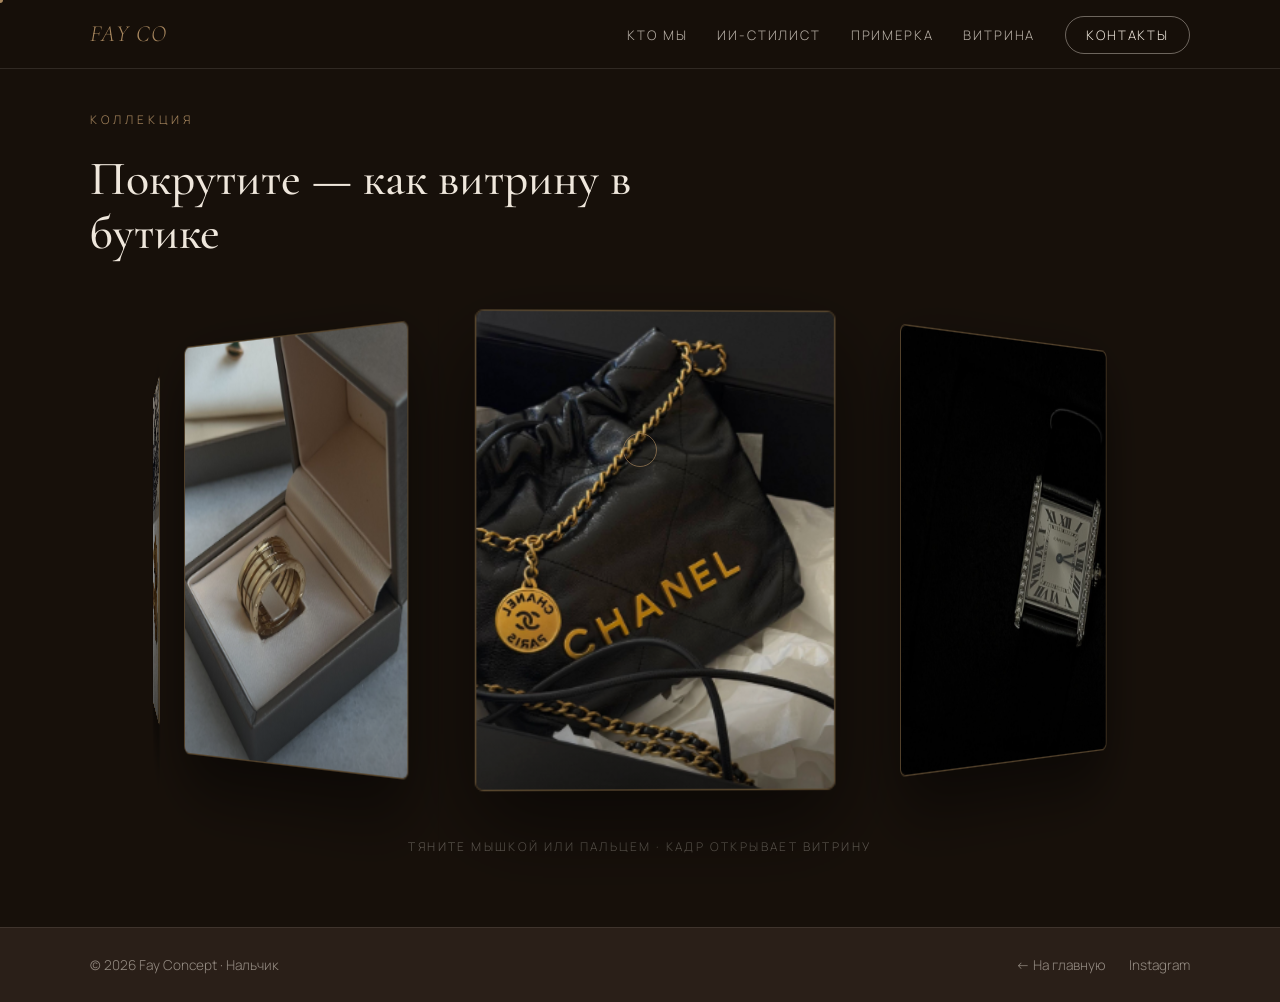
==== commit 928e5fbd: "Make virtual try-on discoverable Add a 'Примерка' link to both navs pointing at #tryon and a bridge " ====
--- a/collection.html
+++ b/collection.html
@@ -29,6 +29,7 @@
       <ul class="nav__menu" id="nav-menu">
         <li><a href="index.html#about" class="nav__link">Кто мы</a></li>
         <li><a href="index.html#stylist" class="nav__link">ИИ-стилист</a></li>
+        <li><a href="index.html#tryon" class="nav__link">Примерка</a></li>
         <li><a href="index.html#catalog" class="nav__link">Витрина</a></li>
         <li><a href="index.html#contact" class="nav__link nav__link--btn">Контакты</a></li>
       </ul>
